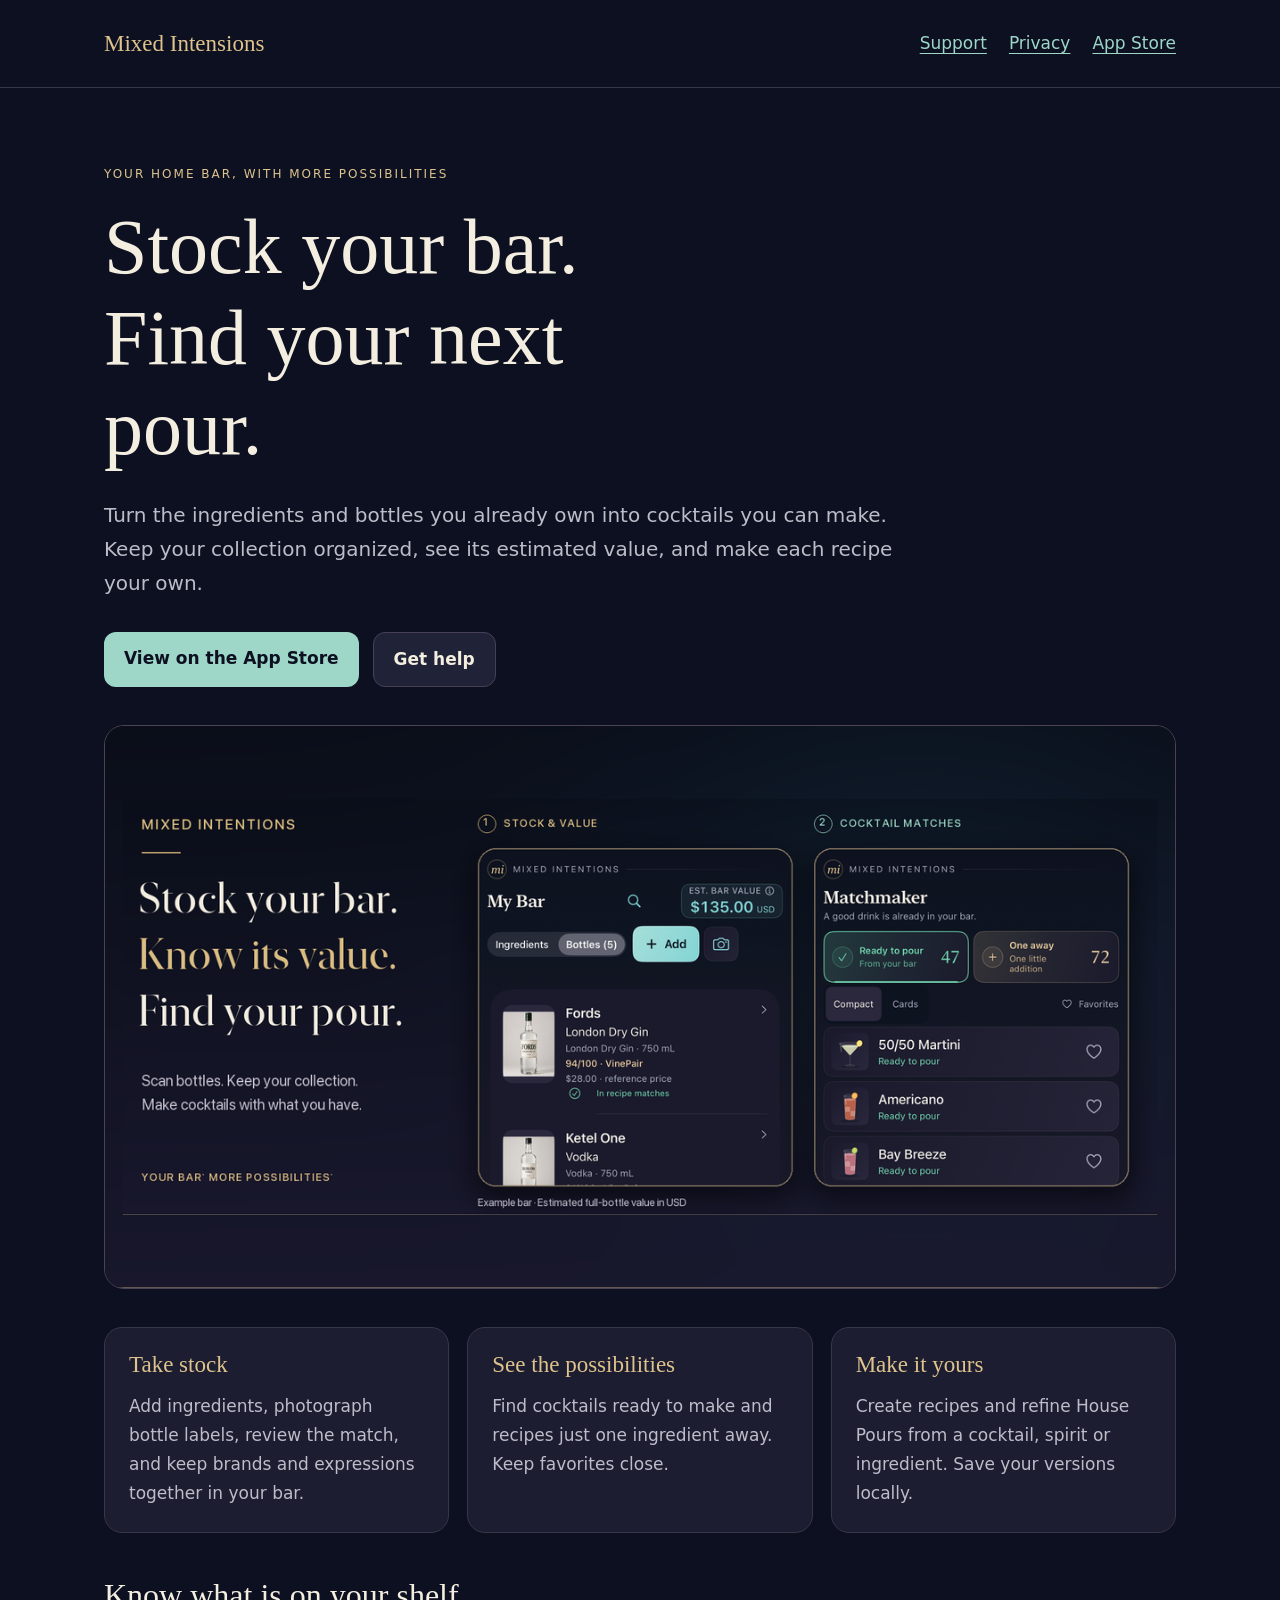
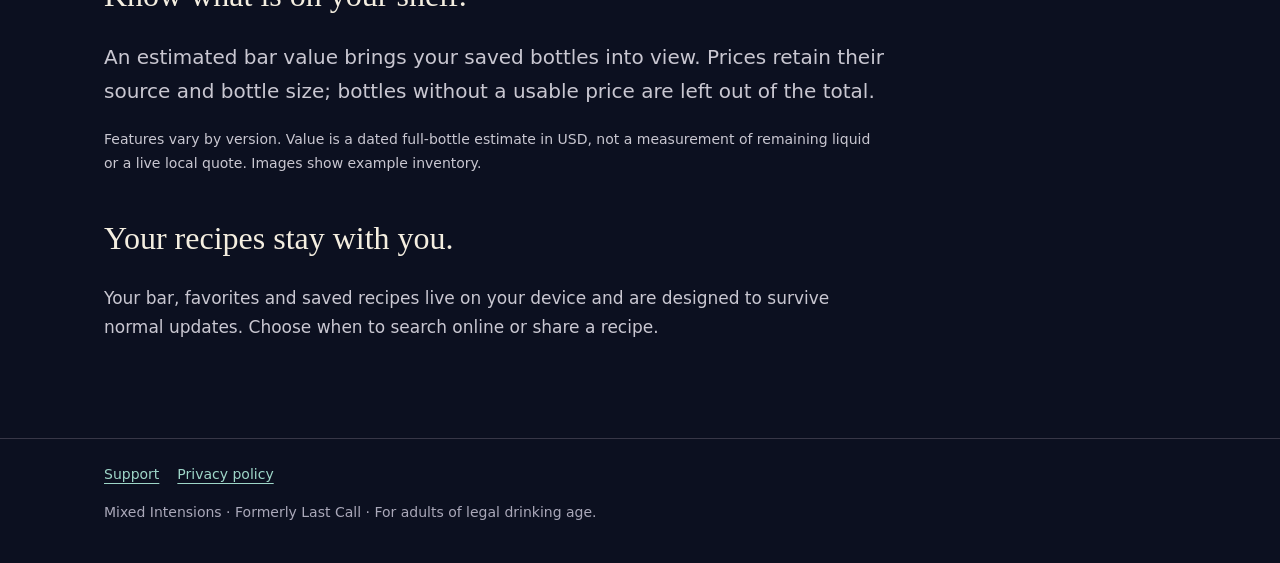
==== index.html @ 4a3e69db "Rebrand Mixed Intensions support, website and privacy pages" ====
<!doctype html>
<html lang="en"><head><meta charset="utf-8"><meta name="viewport" content="width=device-width,initial-scale=1"><meta name="theme-color" content="#0c1020"><title>Mixed Intensions — Your Bar. More Possibilities.</title><meta name="description" content="Keep your home bar organized, scan bottle labels, see estimated bar value and find cocktails you can make."><link rel="canonical" href="https://lastcallcocktailapp.github.io/Mixed-Intensions/"><meta property="og:title" content="Mixed Intensions — Your Bar. More Possibilities."><meta property="og:description" content="Keep your home bar organized, scan bottle labels, see estimated bar value and find cocktails you can make."><meta property="og:image" content="https://lastcallcocktailapp.github.io/Mixed-Intensions/assets/mixed-intensions-features.png"><meta property="og:type" content="website"><meta property="og:url" content="https://lastcallcocktailapp.github.io/Mixed-Intensions/"><meta name="twitter:card" content="summary_large_image"><link rel="stylesheet" href="./assets/site.css"></head><body><header><nav aria-label="Main navigation"><a class="brand" href="./">Mixed Intensions</a><a href="./support/">Support</a><a href="./privacy/">Privacy</a><a href="https://apps.apple.com/us/app/mixed-intensions-cocktails/id6816433898">App Store</a></nav></header><main><p class="eyebrow">Your home bar, with more possibilities</p><h1>Stock your bar.<br>Find your next pour.</h1><p class="lead">Turn the ingredients and bottles you already own into cocktails you can make. Keep your collection organized, see its estimated value, and make each recipe your own.</p><div class="actions"><a class="button" href="https://apps.apple.com/us/app/mixed-intensions-cocktails/id6816433898">View on the App Store</a><a class="button secondary" href="./support/">Get help</a></div><img class="hero" width="1200" height="630" src="./assets/mixed-intensions-features.png" alt="Mixed Intensions showing My Bar with saved bottle photos and estimated bar value, beside Matchmaker cocktails ready to make."><div class="grid"><section class="card"><h3>Take stock</h3><p>Add ingredients, photograph bottle labels, review the match, and keep brands and expressions together in your bar.</p></section><section class="card"><h3>See the possibilities</h3><p>Find cocktails ready to make and recipes just one ingredient away. Keep favorites close.</p></section><section class="card"><h3>Make it yours</h3><p>Create recipes and refine House Pours from a cocktail, spirit or ingredient. Save your versions locally.</p></section></div><section class="prose"><h2>Know what is on your shelf.</h2><p class="lead">An estimated bar value brings your saved bottles into view. Prices retain their source and bottle size; bottles without a usable price are left out of the total.</p><p class="note">Features vary by version. Value is a dated full-bottle estimate in USD, not a measurement of remaining liquid or a live local quote. Images show example inventory.</p><h2>Your recipes stay with you.</h2><p>Your bar, favorites and saved recipes live on your device and are designed to survive normal updates. Choose when to search online or share a recipe.</p></section></main><footer><div><a href="./support/">Support</a><a href="./privacy/">Privacy policy</a><p>Mixed Intensions · Formerly Last Call · For adults of legal drinking age.</p></div></footer></body></html>
---- assets/site.css ----
*{box-sizing:border-box}html{color-scheme:dark}body{margin:0;background:#0c1020;color:#f4eee0;font:17px/1.7 system-ui,-apple-system,sans-serif}header,footer{border-bottom:1px solid #383747}header nav,footer>div,main{max-width:1120px;margin:auto;padding:24px}nav{display:flex;align-items:center;gap:22px;flex-wrap:wrap}.brand{font-family:Georgia,serif;font-size:23px;color:#dec38d;margin-right:auto;text-decoration:none}a{color:#9ed6c8;text-underline-offset:4px}a:hover{color:#f4eee0}main{padding-top:64px;padding-bottom:80px}.eyebrow{font-size:12px;letter-spacing:2px;text-transform:uppercase;color:#dec38d}h1,h2,h3{font-family:Georgia,serif;line-height:1.16;font-weight:400}h1{font-size:clamp(42px,7vw,78px);max-width:16ch;margin:18px 0 24px}h2{font-size:32px;margin-top:44px}h3{font-size:23px;color:#dec38d}.lead{font-size:20px;color:#bdbcc9;max-width:62ch}.actions{display:flex;gap:14px;flex-wrap:wrap;margin:32px 0}.button{background:#9ed6c8;color:#0c1020;text-decoration:none;padding:12px 20px;border-radius:12px;font-weight:650}.button.secondary{background:#202237;color:#f4eee0;border:1px solid #454056}.hero{width:100%;height:auto;border:1px solid #4b4252;border-radius:20px;display:block;margin:38px 0}.grid{display:grid;grid-template-columns:repeat(3,1fr);gap:18px;margin-top:34px}.card{background:#1d1d31;border:1px solid #383747;border-radius:18px;padding:24px}.card h3{margin:0 0 14px}.card p{color:#bdbcc9;margin:0}.prose{max-width:780px}.prose h1{font-size:clamp(38px,6vw,64px);max-width:none}.prose p,.prose li{color:#c9c7d1}.prose a{color:#9ed6c8}details{border:1px solid #383747;border-radius:14px;background:#1a1d30;margin:14px 0;padding:20px}summary{cursor:pointer;font-size:20px;color:#f4eee0}details p{color:#c9c7d1}.note{font-size:14px;color:#a6a4b7}.contact{display:inline-block;margin:12px 0}footer{border-top:1px solid #383747;border-bottom:0;color:#aaa8b9;font-size:14px}footer a{margin-right:18px}:focus-visible{outline:3px solid #dec38d;outline-offset:5px}@media(max-width:720px){header nav,footer>div,main{padding-left:20px;padding-right:20px}.grid{grid-template-columns:1fr}main{padding-top:36px}nav{gap:16px}.brand{width:100%}h1{font-size:46px}.lead{font-size:18px}}
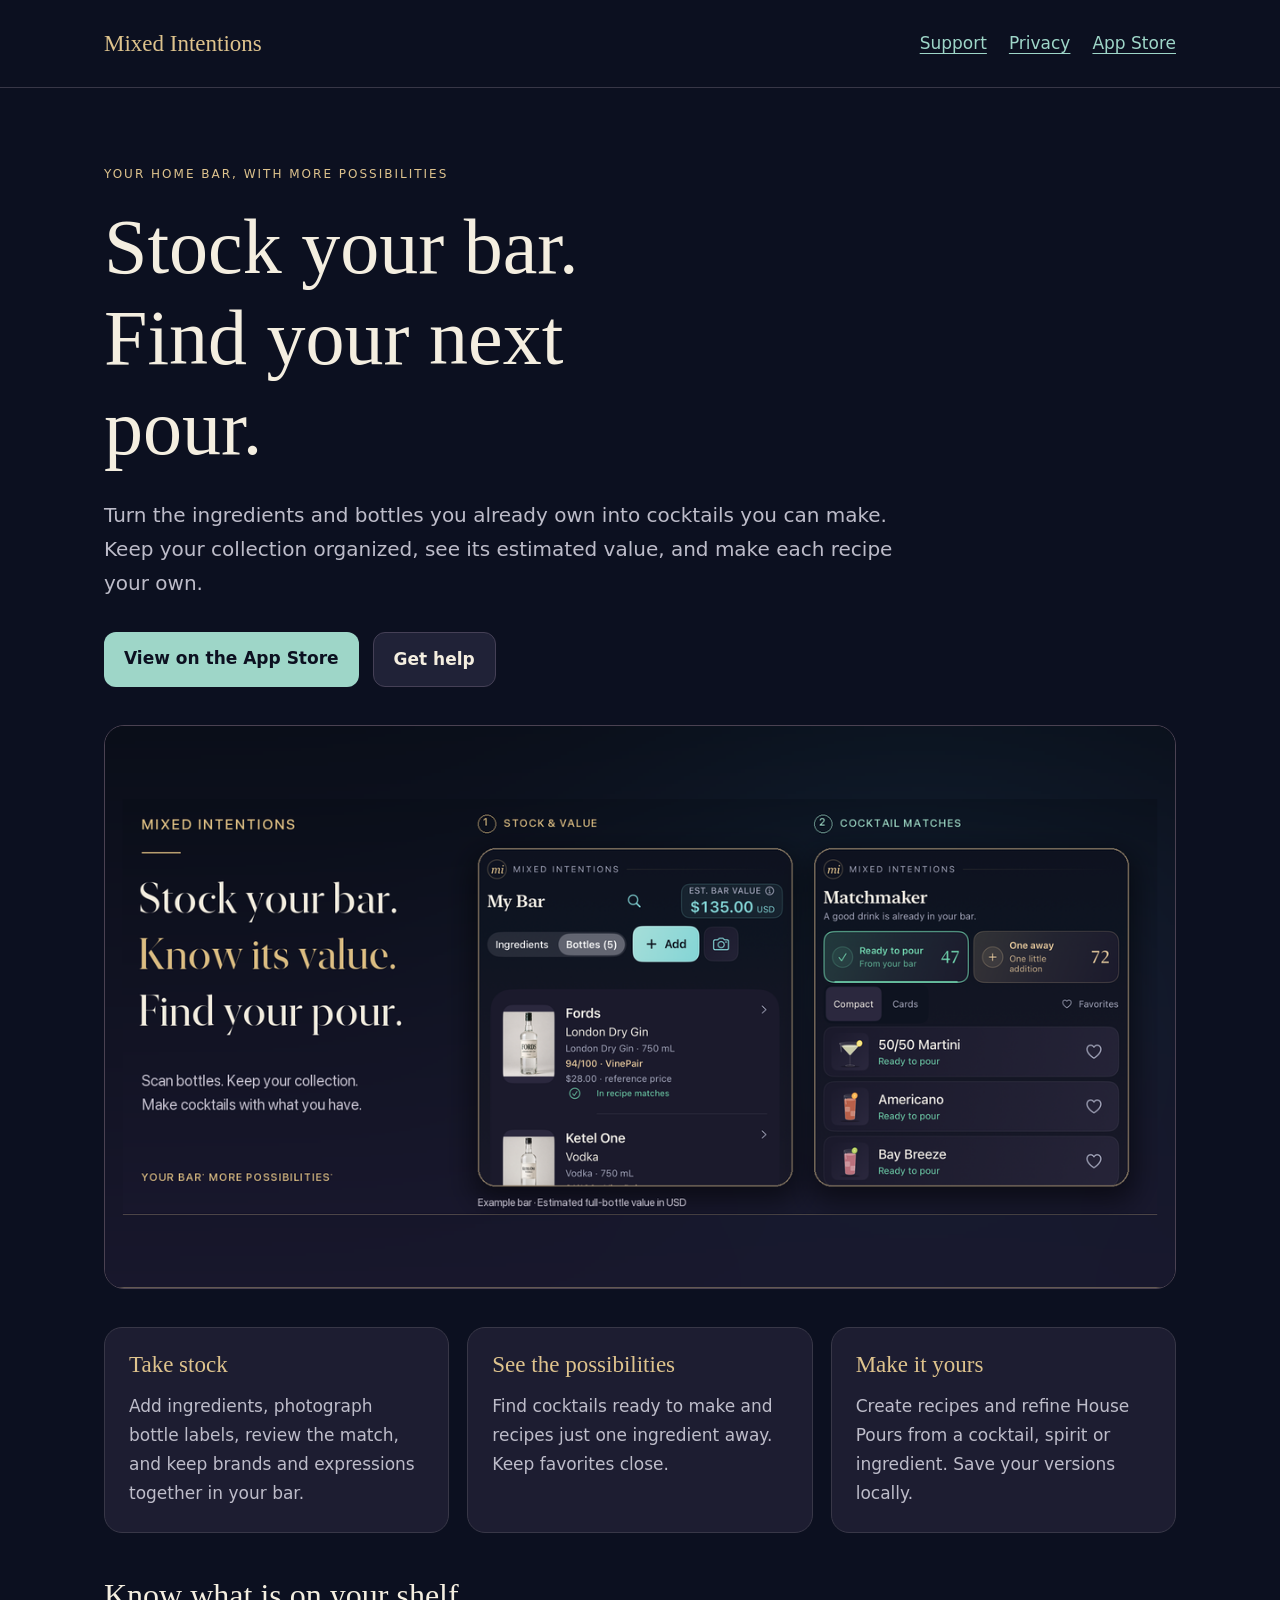
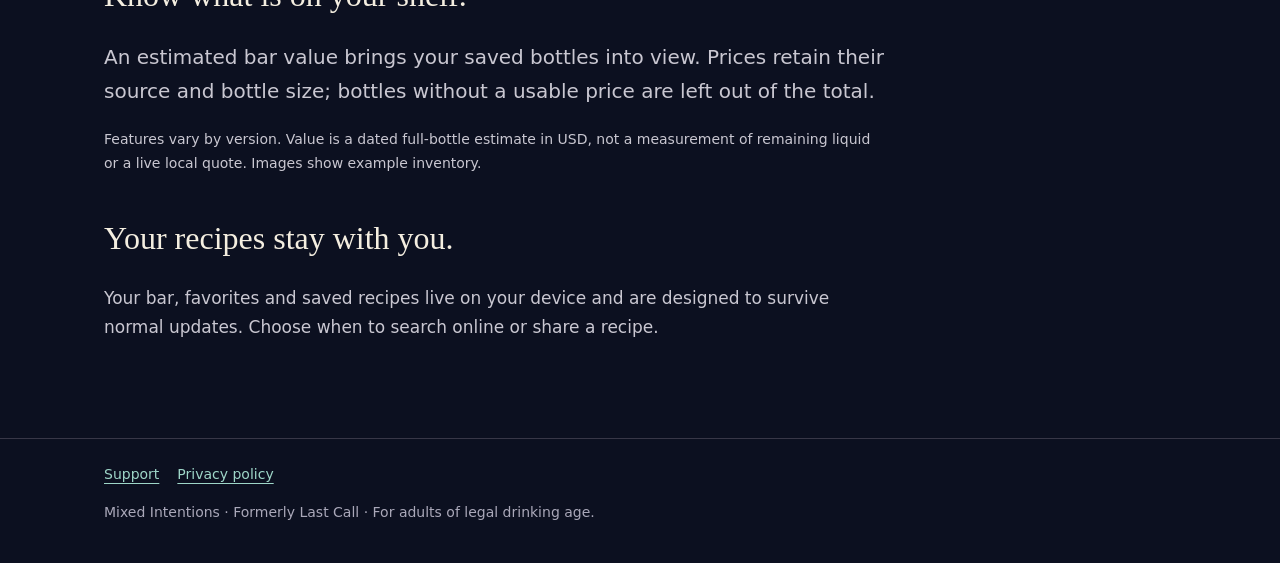
==== commit 3160cc16: "Use Mixed Intentions branding and the new app contact account" ====
--- a/index.html
+++ b/index.html
@@ -1,2 +1,2 @@
 <!doctype html>
-<html lang="en"><head><meta charset="utf-8"><meta name="viewport" content="width=device-width,initial-scale=1"><meta name="theme-color" content="#0c1020"><title>Mixed Intensions — Your Bar. More Possibilities.</title><meta name="description" content="Keep your home bar organized, scan bottle labels, see estimated bar value and find cocktails you can make."><link rel="canonical" href="https://lastcallcocktailapp.github.io/Mixed-Intensions/"><meta property="og:title" content="Mixed Intensions — Your Bar. More Possibilities."><meta property="og:description" content="Keep your home bar organized, scan bottle labels, see estimated bar value and find cocktails you can make."><meta property="og:image" content="https://lastcallcocktailapp.github.io/Mixed-Intensions/assets/mixed-intensions-features.png"><meta property="og:type" content="website"><meta property="og:url" content="https://lastcallcocktailapp.github.io/Mixed-Intensions/"><meta name="twitter:card" content="summary_large_image"><link rel="stylesheet" href="./assets/site.css"></head><body><header><nav aria-label="Main navigation"><a class="brand" href="./">Mixed Intensions</a><a href="./support/">Support</a><a href="./privacy/">Privacy</a><a href="https://apps.apple.com/us/app/mixed-intensions-cocktails/id6816433898">App Store</a></nav></header><main><p class="eyebrow">Your home bar, with more possibilities</p><h1>Stock your bar.<br>Find your next pour.</h1><p class="lead">Turn the ingredients and bottles you already own into cocktails you can make. Keep your collection organized, see its estimated value, and make each recipe your own.</p><div class="actions"><a class="button" href="https://apps.apple.com/us/app/mixed-intensions-cocktails/id6816433898">View on the App Store</a><a class="button secondary" href="./support/">Get help</a></div><img class="hero" width="1200" height="630" src="./assets/mixed-intensions-features.png" alt="Mixed Intensions showing My Bar with saved bottle photos and estimated bar value, beside Matchmaker cocktails ready to make."><div class="grid"><section class="card"><h3>Take stock</h3><p>Add ingredients, photograph bottle labels, review the match, and keep brands and expressions together in your bar.</p></section><section class="card"><h3>See the possibilities</h3><p>Find cocktails ready to make and recipes just one ingredient away. Keep favorites close.</p></section><section class="card"><h3>Make it yours</h3><p>Create recipes and refine House Pours from a cocktail, spirit or ingredient. Save your versions locally.</p></section></div><section class="prose"><h2>Know what is on your shelf.</h2><p class="lead">An estimated bar value brings your saved bottles into view. Prices retain their source and bottle size; bottles without a usable price are left out of the total.</p><p class="note">Features vary by version. Value is a dated full-bottle estimate in USD, not a measurement of remaining liquid or a live local quote. Images show example inventory.</p><h2>Your recipes stay with you.</h2><p>Your bar, favorites and saved recipes live on your device and are designed to survive normal updates. Choose when to search online or share a recipe.</p></section></main><footer><div><a href="./support/">Support</a><a href="./privacy/">Privacy policy</a><p>Mixed Intensions · Formerly Last Call · For adults of legal drinking age.</p></div></footer></body></html>+<html lang="en"><head><meta charset="utf-8"><meta name="viewport" content="width=device-width,initial-scale=1"><meta name="theme-color" content="#0c1020"><title>Mixed Intentions — Your Bar. More Possibilities.</title><meta name="description" content="Keep your home bar organized, scan bottle labels, see estimated bar value and find cocktails you can make."><link rel="canonical" href="https://mixedintentions8.github.io/Mixed-Intentions/"><meta property="og:title" content="Mixed Intentions — Your Bar. More Possibilities."><meta property="og:description" content="Keep your home bar organized, scan bottle labels, see estimated bar value and find cocktails you can make."><meta property="og:image" content="https://mixedintentions8.github.io/Mixed-Intentions/assets/mixed-intensions-features.png"><meta property="og:type" content="website"><meta property="og:url" content="https://mixedintentions8.github.io/Mixed-Intentions/"><meta name="twitter:card" content="summary_large_image"><link rel="stylesheet" href="./assets/site.css"></head><body><header><nav aria-label="Main navigation"><a class="brand" href="./">Mixed Intentions</a><a href="./support/">Support</a><a href="./privacy/">Privacy</a><a href="https://apps.apple.com/us/app/mixed-intensions-cocktails/id6816433898">App Store</a></nav></header><main><p class="eyebrow">Your home bar, with more possibilities</p><h1>Stock your bar.<br>Find your next pour.</h1><p class="lead">Turn the ingredients and bottles you already own into cocktails you can make. Keep your collection organized, see its estimated value, and make each recipe your own.</p><div class="actions"><a class="button" href="https://apps.apple.com/us/app/mixed-intensions-cocktails/id6816433898">View on the App Store</a><a class="button secondary" href="./support/">Get help</a></div><img class="hero" width="1200" height="630" src="./assets/mixed-intensions-features.png" alt="Mixed Intentions showing My Bar with saved bottle photos and estimated bar value, beside Matchmaker cocktails ready to make."><div class="grid"><section class="card"><h3>Take stock</h3><p>Add ingredients, photograph bottle labels, review the match, and keep brands and expressions together in your bar.</p></section><section class="card"><h3>See the possibilities</h3><p>Find cocktails ready to make and recipes just one ingredient away. Keep favorites close.</p></section><section class="card"><h3>Make it yours</h3><p>Create recipes and refine House Pours from a cocktail, spirit or ingredient. Save your versions locally.</p></section></div><section class="prose"><h2>Know what is on your shelf.</h2><p class="lead">An estimated bar value brings your saved bottles into view. Prices retain their source and bottle size; bottles without a usable price are left out of the total.</p><p class="note">Features vary by version. Value is a dated full-bottle estimate in USD, not a measurement of remaining liquid or a live local quote. Images show example inventory.</p><h2>Your recipes stay with you.</h2><p>Your bar, favorites and saved recipes live on your device and are designed to survive normal updates. Choose when to search online or share a recipe.</p></section></main><footer><div><a href="./support/">Support</a><a href="./privacy/">Privacy policy</a><p>Mixed Intentions · Formerly Last Call · For adults of legal drinking age.</p></div></footer></body></html>
